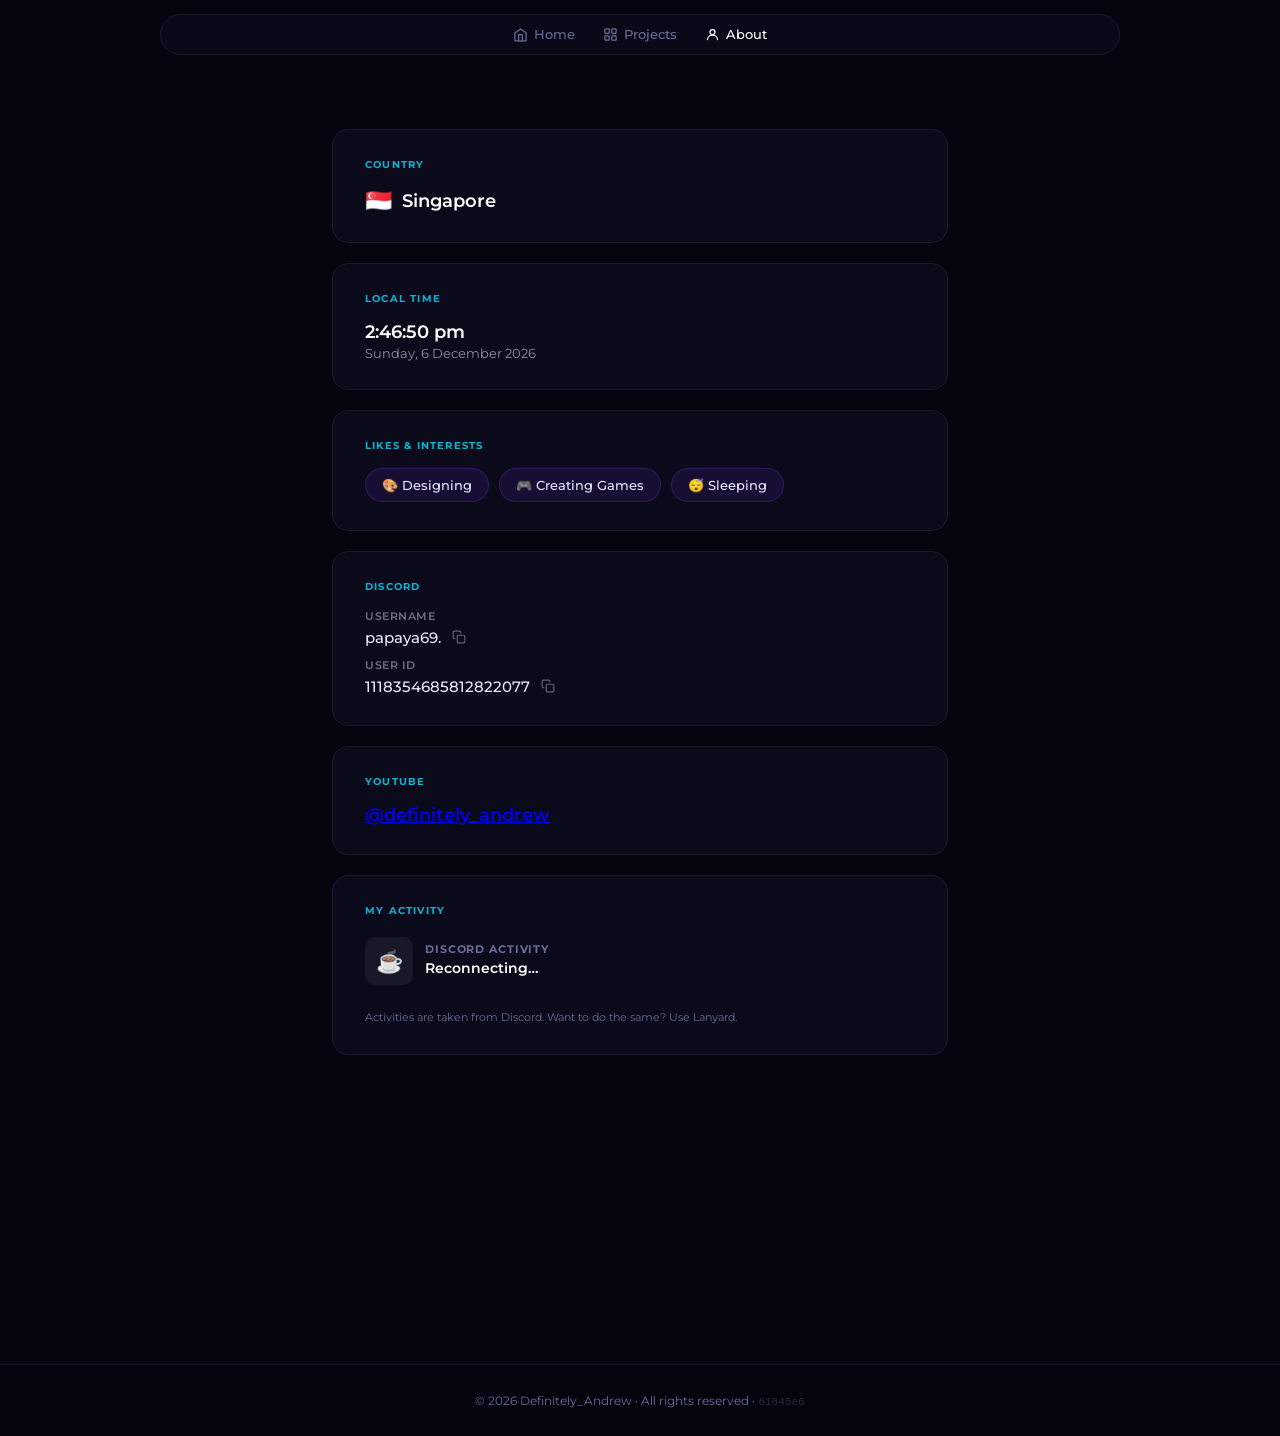
==== about.html @ 8b94ce5d "Add files via upload" ====
<!DOCTYPE html>
<html lang="en">
<head>
    <meta charset="UTF-8">
    <meta name="viewport" content="width=device-width, initial-scale=1.0">
    <title>About | Definitely_Andrew</title>
    <link rel="preconnect" href="https://fonts.googleapis.com">
    <link rel="preconnect" href="https://fonts.gstatic.com" crossorigin>
    <link href="https://fonts.googleapis.com/css2?family=Montserrat:wght@300;400;500;600;700;800&display=swap" rel="stylesheet">
    <link rel="stylesheet" href="css/style.css">
    <style>
        @media (max-width: 480px) {
            .about-card-value { font-size: 15px; }
            .lang-name, .lang-pct { font-size: 12px; }
        }
        .about-card-sub {
            font-size: 13px;
            opacity: 0.6;
            margin-top: 2px;
        }
        .activity-status {
            display: flex;
            align-items: center;
            gap: 12px;
            margin: 4px 0 14px;
        }
        .activity-list {
            display: flex;
            flex-direction: column;
        }
        .activity-item + .activity-item {
            border-top: 1px solid var(--border);
            margin-top: 16px;
            padding-top: 16px;
        }
        .activity-icon {
            width: 48px;
            height: 48px;
            flex: 0 0 48px;
            display: grid;
            place-items: center;
            overflow: hidden;
            border-radius: 10px;
            background: rgba(255,255,255,.06);
            color: var(--muted);
            font-size: 22px;
        }
        .activity-icon img {
            width: 100%;
            height: 100%;
            object-fit: cover;
        }
        .activity-app {
            font-size: 11px;
            font-weight: 700;
            letter-spacing: .08em;
            text-transform: uppercase;
            color: var(--muted);
            margin-bottom: 3px;
        }
        .activity-title {
            font-size: 14px;
            font-weight: 600;
            color: #fff;
        }
        .activity-context {
            font-size: 12px;
            color: var(--muted);
            margin-top: 3px;
        }
        .activity-detail {
            font-size: 12px;
            color: var(--muted);
            margin-top: 3px;
        }
        .activity-track-progress {
            display: flex;
            align-items: center;
            gap: 9px;
            margin: 10px 0;
            font-size: 10px;
            color: var(--muted);
            font-variant-numeric: tabular-nums;
        }
        .activity-progress-track {
            height: 4px;
            flex: 1;
            overflow: hidden;
            border-radius: 9999px;
            background: rgba(255,255,255,.12);
        }
        .activity-progress-fill {
            width: 0;
            height: 100%;
            border-radius: inherit;
            background: #1ed760;
        }
        .activity-actions {
            display: flex;
            flex-wrap: wrap;
            gap: 8px;
        }
        .activity-button {
            display: inline-flex;
            align-items: center;
            font: 600 12px Montserrat, sans-serif;
            color: var(--text);
            background: rgba(255,255,255,.05);
            border: 1px solid var(--border);
            border-radius: 9999px;
            padding: 8px 14px;
            cursor: pointer;
            text-decoration: none;
            transition: background .2s, border-color .2s;
        }
        .activity-button:hover:not(:disabled) {
            background: rgba(255,255,255,.1);
            border-color: var(--border-hover);
        }
        .activity-button:disabled {
            cursor: not-allowed;
            opacity: .5;
        }
        .activity-note {
            margin-top: 10px;
            font-size: 11px;
            line-height: 1.5;
            color: var(--muted);
        }
        .discord-row {
            display: flex;
            flex-direction: column;
            gap: 10px;
            margin-top: 4px;
        }
        .discord-field-label {
            font-size: 11px;
            font-weight: 600;
            opacity: 0.45;
            letter-spacing: 0.05em;
            text-transform: uppercase;
            display: block;
            margin-bottom: 3px;
        }
        .discord-field-value {
            display: flex;
            align-items: center;
            gap: 7px;
            font-size: 15px;
            font-weight: 500;
        }
        .copy-btn {
            background: none;
            border: none;
            cursor: pointer;
            padding: 4px;
            border-radius: 6px;
            color: inherit;
            opacity: 0.4;
            transition: opacity 0.2s, background 0.2s;
            display: flex;
            align-items: center;
            flex-shrink: 0;
        }
        .copy-btn svg {
            width: 14px;
            height: 14px;
        }
        .copy-btn:hover {
            opacity: 0.9;
            background: rgba(255,255,255,0.08);
        }
        .copy-btn.copied {
            opacity: 1;
            color: #48c774;
        }
    </style>
</head>
<body>

    <!-- NAVBAR -->
    <div class="navbar-wrap">
        <nav>
            <ul class="nav-links">
                <li>
                    <a href="index.html">
                        <svg class="nav-icon" viewBox="0 0 24 24" fill="none" stroke="currentColor" stroke-width="2" stroke-linecap="round" stroke-linejoin="round" aria-hidden="true">
                            <path d="M3 9.75L12 3l9 6.75V21a1 1 0 0 1-1 1H4a1 1 0 0 1-1-1V9.75z"/>
                            <path d="M9 22V12h6v10"/>
                        </svg>
                        Home
                    </a>
                </li>
                <li>
                    <a href="projects.html">
                        <svg class="nav-icon" viewBox="0 0 24 24" fill="none" stroke="currentColor" stroke-width="2" stroke-linecap="round" stroke-linejoin="round" aria-hidden="true">
                            <rect x="3" y="3" width="7" height="7" rx="1"/>
                            <rect x="14" y="3" width="7" height="7" rx="1"/>
                            <rect x="3" y="14" width="7" height="7" rx="1"/>
                            <rect x="14" y="14" width="7" height="7" rx="1"/>
                        </svg>
                        Projects
                    </a>
                </li>
                <li>
                    <a href="about.html" class="nav-active">
                        <svg class="nav-icon" viewBox="0 0 24 24" fill="none" stroke="currentColor" stroke-width="2" stroke-linecap="round" stroke-linejoin="round" aria-hidden="true">
                            <circle cx="12" cy="8" r="4"/>
                            <path d="M4 20c0-4 3.6-7 8-7s8 3 8 7"/>
                        </svg>
                        About
                    </a>
                </li>
            </ul>
        </nav>
    </div>

    <!-- ABOUT SECTION -->
    <section class="about-section">
        <div class="about-container">

            <!-- Country -->
            <div class="about-card">
                <div class="about-card-label">Country</div>
                <div class="about-card-value">
                    <span class="flag">🇸🇬</span> Singapore
                </div>
            </div>

            <!-- Local Time -->
            <div class="about-card">
                <div class="about-card-label">Local Time</div>
                <div class="about-card-value" id="sgClock">—</div>
                <div class="about-card-sub" id="sgDate">—</div>
            </div>

            <!-- Likes & Interests -->
            <div class="about-card">
                <div class="about-card-label">Likes &amp; Interests</div>
                <div class="interests-list">
                    <span class="interest-tag">🎨 Designing</span>
                    <span class="interest-tag">🎮 Creating Games</span>
                    <span class="interest-tag">😴 Sleeping</span>
                </div>
            </div>

            <!-- Discord -->
            <div class="about-card">
                <div class="about-card-label">Discord</div>
                <div class="discord-row">
                    <div class="discord-field">
                        <span class="discord-field-label">Username</span>
                        <div class="discord-field-value">
                            <span id="discordUsername">papaya69.</span>
                            <button class="copy-btn" aria-label="Copy username" onclick="copyText('discordUsername', this)">
                                <svg viewBox="0 0 24 24" fill="none" stroke="currentColor" stroke-width="2" stroke-linecap="round" stroke-linejoin="round" aria-hidden="true">
                                    <rect x="9" y="9" width="13" height="13" rx="2"/>
                                    <path d="M5 15H4a2 2 0 0 1-2-2V4a2 2 0 0 1 2-2h9a2 2 0 0 1 2 2v1"/>
                                </svg>
                            </button>
                        </div>
                    </div>
                    <div class="discord-field">
                        <span class="discord-field-label">User ID</span>
                        <div class="discord-field-value">
                            <span id="discordId">1118354685812822077</span>
                            <button class="copy-btn" aria-label="Copy user ID" onclick="copyText('discordId', this)">
                                <svg viewBox="0 0 24 24" fill="none" stroke="currentColor" stroke-width="2" stroke-linecap="round" stroke-linejoin="round" aria-hidden="true">
                                    <rect x="9" y="9" width="13" height="13" rx="2"/>
                                    <path d="M5 15H4a2 2 0 0 1-2-2V4a2 2 0 0 1 2-2h9a2 2 0 0 1 2 2v1"/>
                                </svg>
                            </button>
                        </div>
                    </div>
                </div>
            </div>

            <!-- YouTube -->
            <div class="about-card">
                <div class="about-card-label">YouTube</div>
                <div class="about-card-value">
                    <a href="https://www.youtube.com/@definitely_andrew" target="_blank" rel="noopener noreferrer">@definitely_andrew</a>
                </div>
            </div>

            <!-- My Activity -->
            <div class="about-card">
                <div class="about-card-label">My Activity</div>
                <div class="activity-list" id="activityList" aria-live="polite">
                    <div class="activity-status">
                        <div class="activity-icon" aria-hidden="true">…</div>
                        <div>
                            <div class="activity-app">Discord activity</div>
                            <div class="activity-title">Loading activity…</div>
                        </div>
                    </div>
                </div>
                <p class="activity-note">Activities are taken from Discord. Want to do the same? Use Lanyard.</p>
            </div>

            <!-- Language Proficiency -->
            <div class="about-card">
                <div class="about-card-label">Language Proficiency</div>
                <div class="lang-list">

                    <div class="lang-item">
                        <div class="lang-header">
                            <span class="lang-name">English</span>
                            <span class="lang-pct">100%</span>
                        </div>
                        <div class="lang-bar-bg">
                            <div class="lang-bar-fill" style="--pct: 100%"></div>
                        </div>
                    </div>

                    <div class="lang-item">
                        <div class="lang-header">
                            <span class="lang-name">Chinese</span>
                            <span class="lang-pct">94%</span>
                        </div>
                        <div class="lang-bar-bg">
                            <div class="lang-bar-fill" style="--pct: 94%"></div>
                        </div>
                    </div>

                    <div class="lang-item">
                        <div class="lang-header">
                            <span class="lang-name">Vietnamese</span>
                            <span class="lang-pct">62%</span>
                        </div>
                        <div class="lang-bar-bg">
                            <div class="lang-bar-fill" style="--pct: 62%"></div>
                        </div>
                    </div>

                </div>
            </div>

        </div>
    </section>

    <!-- FOOTER -->
    <footer>
        <p>© 2026 Definitely_Andrew · All rights reserved</p>
    </footer>

    <script src="js/version.js"></script>
    <script>
        // ── COPY TO CLIPBOARD ──
        function copyText(elementId, btn) {
            const text = document.getElementById(elementId).textContent;
            navigator.clipboard.writeText(text).then(() => {
                btn.classList.add('copied');
                btn.innerHTML = `<svg viewBox="0 0 24 24" fill="none" stroke="currentColor" stroke-width="2.5" stroke-linecap="round" stroke-linejoin="round" aria-hidden="true"><polyline points="20 6 9 17 4 12"/></svg>`;
                setTimeout(() => {
                    btn.classList.remove('copied');
                    btn.innerHTML = `<svg viewBox="0 0 24 24" fill="none" stroke="currentColor" stroke-width="2" stroke-linecap="round" stroke-linejoin="round" aria-hidden="true"><rect x="9" y="9" width="13" height="13" rx="2"/><path d="M5 15H4a2 2 0 0 1-2-2V4a2 2 0 0 1 2-2h9a2 2 0 0 1 2 2v1"/></svg>`;
                }, 1800);
            });
        }

        // ── DISCORD ACTIVITY ──
        const LANYARD_USER_ID = '1118354685812822077';
        const activityList = document.getElementById('activityList');
        let displayedActivities = [];
        let lanyardSocket;
        let lanyardHeartbeat;

        function setActivityMessage(app, title, detail, icon = '…') {
            const status = document.createElement('div');
            status.className = 'activity-status';
            const iconElement = document.createElement('div');
            iconElement.className = 'activity-icon';
            iconElement.setAttribute('aria-hidden', 'true');
            iconElement.textContent = icon;
            const content = document.createElement('div');
            const appElement = document.createElement('div');
            appElement.className = 'activity-app';
            appElement.textContent = app;
            const titleElement = document.createElement('div');
            titleElement.className = 'activity-title';
            titleElement.textContent = title;
            const detailElement = document.createElement('div');
            detailElement.className = 'activity-detail';
            detailElement.textContent = detail;
            content.append(appElement, titleElement, detailElement);
            status.append(iconElement, content);
            activityList.replaceChildren(status);
            displayedActivities = [];
        }

        function formatActivityDuration(milliseconds) {
            const totalSeconds = Math.max(0, Math.floor(milliseconds / 1000));
            const hours = Math.floor(totalSeconds / 3600);
            const minutes = Math.floor((totalSeconds % 3600) / 60);
            const seconds = totalSeconds % 60;
            return hours
                ? `${hours}h ${minutes.toString().padStart(2, '0')}m`
                : `${minutes}m ${seconds.toString().padStart(2, '0')}s`;
        }

        function appLabel(name) {
            const normalized = name.toLowerCase();
            if (normalized.includes('visual studio code') || normalized.includes('vs code')) return 'Visual Studio Code';
            if (normalized.includes('roblox studio')) return 'Roblox Studio';
            if (normalized.includes('roblox')) return 'Roblox';
            if (normalized.includes('spotify')) return 'Spotify';
            if (normalized.includes('youtube music') || normalized.includes('yt music')) return 'YouTube Music';
            if (normalized.includes('capcut')) return 'CapCut';
            if (normalized.includes('freeform')) return 'Freeform';
            if (/\b(word|powerpoint|excel|outlook|onenote|teams|onedrive)\b/.test(normalized)
                || normalized.includes('microsoft')) {
                return name;
            }
            return null;
        }

        function activityImageUrl(activity, spotify) {
            if (activity.name.toLowerCase().includes('spotify') && spotify?.album_art_url) {
                return spotify.album_art_url;
            }
            const image = activity.assets?.large_image || activity.assets?.small_image;
            if (!image) return null;
            if (/^https?:\/\//i.test(image)) return image;
            if (image.startsWith('mp:external/')) {
                return `https://media.discordapp.net/external/${image.slice('mp:external/'.length)}`;
            }
            return activity.application_id
                ? `https://cdn.discordapp.com/app-assets/${activity.application_id}/${image}.png`
                : null;
        }

        function activityFallbackIcon(app) {
            if (app === 'Visual Studio Code') return '</>';
            if (app === 'Spotify' || app === 'YouTube Music') return '♪';
            if (app === 'CapCut' || app === 'Freeform') return '✦';
            if (app.startsWith('Microsoft') || /\b(word|powerpoint|excel|outlook|onenote|teams|onedrive)\b/i.test(app)) return '▤';
            return '🎮';
        }

        function createActivityElement(activity, spotify) {
            const article = document.createElement('article');
            article.className = 'activity-item';

            const status = document.createElement('div');
            status.className = 'activity-status';
            const icon = document.createElement('div');
            icon.className = 'activity-icon';
            icon.setAttribute('aria-hidden', 'true');
            const fallbackIcon = activityFallbackIcon(activity.app);
            icon.textContent = fallbackIcon;
            const imageUrl = activityImageUrl(activity.source, spotify);
            if (imageUrl) {
                const image = document.createElement('img');
                image.src = imageUrl;
                image.alt = '';
                image.onerror = () => icon.replaceChildren(document.createTextNode(fallbackIcon));
                icon.replaceChildren(image);
            }

            const content = document.createElement('div');
            const appElement = document.createElement('div');
            appElement.className = 'activity-app';
            appElement.textContent = activity.app;
            const titleElement = document.createElement('div');
            titleElement.className = 'activity-title';
            titleElement.textContent = activity.title;
            if (activity.context) {
                const contextElement = document.createElement('div');
                contextElement.className = 'activity-context';
                contextElement.textContent = activity.context;
                content.append(appElement, titleElement, contextElement);
            } else {
                content.append(appElement, titleElement);
            }
            const detailElement = document.createElement('div');
            detailElement.className = 'activity-detail';
            activity.detailElement = detailElement;
            content.append(detailElement);
            status.append(icon, content);
            article.append(status);

            if (activity.isSpotify && activity.start && activity.end) {
                const progress = document.createElement('div');
                progress.className = 'activity-track-progress';
                progress.setAttribute('role', 'progressbar');
                progress.setAttribute('aria-label', 'Song progress');
                progress.setAttribute('aria-valuemin', '0');
                progress.setAttribute('aria-valuemax', '100');
                const elapsed = document.createElement('span');
                const track = document.createElement('div');
                track.className = 'activity-progress-track';
                const progressFill = document.createElement('div');
                progressFill.className = 'activity-progress-fill';
                track.append(progressFill);
                const remaining = document.createElement('span');
                progress.append(elapsed, track, remaining);
                article.append(progress);
                activity.progressElements = { progress, progressFill, elapsed, remaining };
            }

            if (activity.isSpotify && spotify?.track_id) {
                const actions = document.createElement('div');
                actions.className = 'activity-actions';
                const link = document.createElement('a');
                link.className = 'activity-button';
                link.href = `https://open.spotify.com/track/${encodeURIComponent(spotify.track_id)}`;
                link.target = '_blank';
                link.rel = 'noopener noreferrer';
                link.textContent = 'Play on Spotify';
                actions.append(link);
                article.append(actions);
            }

            return article;
        }

        function updateActivityDurations() {
            const now = Date.now();
            for (const activity of displayedActivities) {
                if (activity.progressElements) {
                    const { progress, progressFill, elapsed, remaining } = activity.progressElements;
                    const duration = activity.end - activity.start;
                    const current = Math.min(Math.max(now, activity.start), activity.end);
                    const percent = duration > 0 ? ((current - activity.start) / duration) * 100 : 0;
                    progressFill.style.width = `${percent}%`;
                    progress.setAttribute('aria-valuenow', String(Math.round(percent)));
                    elapsed.textContent = formatActivityDuration(current - activity.start);
                    remaining.textContent = `-${formatActivityDuration(activity.end - current)}`;
                } else if (activity.start) {
                    activity.detailElement.textContent = `Active for ${formatActivityDuration(now - activity.start)}`;
                } else {
                    activity.detailElement.textContent = 'Active now';
                }
            }
        }

        function showActivity(activities, spotify) {
            const visibleActivities = [...activities];
            if (spotify && !visibleActivities.some(item => item.name.toLowerCase().includes('spotify'))) {
                visibleActivities.unshift({
                    name: 'Spotify',
                    details: spotify.song,
                    state: spotify.artist,
                    timestamps: spotify.timestamps
                });
            }
            const supportedActivities = visibleActivities
                .map(activity => ({ activity, app: appLabel(activity.name) }))
                .filter(entry => entry.app);
            if (supportedActivities.length === 0) {
                setActivityMessage('', 'just chilling', '', '☕');
                return;
            }

            displayedActivities = [];
            const rendered = supportedActivities.map(({ activity, app }) => {
                const isSpotify = app === 'Spotify';
                const start = isSpotify
                    ? (spotify?.timestamps?.start || activity.timestamps?.start || null)
                    : (activity.timestamps?.start || null);
                const end = isSpotify
                    ? (spotify?.timestamps?.end || null)
                    : (activity.timestamps?.end || null);
                const title = isSpotify && spotify
                    ? `${spotify.song} — ${spotify.artist}`
                    : (activity.details || activity.state || `On ${app}`);
                const context = app === 'Visual Studio Code' && activity.details && activity.state
                    ? activity.state
                    : null;
                const entry = {
                    app,
                    title,
                    context,
                    start,
                    end,
                    isSpotify,
                    detailElement: null,
                    progressElements: null,
                    source: activity
                };
                const element = createActivityElement(entry, spotify);
                displayedActivities.push(entry);
                return element;
            });
            activityList.replaceChildren(...rendered);
            updateActivityDurations();
        }

        function handleLanyardPresence(presence) {
            if (!presence || !Array.isArray(presence.activities)) {
                setActivityMessage('Discord activity', 'No activity data available.', '', '☕');
                return;
            }
            showActivity(presence.activities, presence.spotify);
        }

        function connectLanyard() {
            lanyardSocket = new WebSocket('wss://api.lanyard.rest/socket');

            lanyardSocket.addEventListener('open', () => {
                setActivityMessage('Discord activity', 'Connecting…');
            });

            lanyardSocket.addEventListener('message', event => {
                let message;
                try {
                    message = JSON.parse(event.data);
                } catch {
                    setActivityMessage('Discord activity', 'Received an invalid update.', '', '☕');
                    return;
                }

                if (message.op === 1) {
                    lanyardSocket.send(JSON.stringify({
                        op: 2,
                        d: { subscribe_to_id: LANYARD_USER_ID }
                    }));
                    clearInterval(lanyardHeartbeat);
                    lanyardHeartbeat = setInterval(() => {
                        if (lanyardSocket.readyState === WebSocket.OPEN) {
                            lanyardSocket.send(JSON.stringify({ op: 3 }));
                        }
                    }, message.d.heartbeat_interval);
                    return;
                }

                if (message.op !== 0) return;
                if (message.t === 'INIT_STATE') {
                    const presence = message.d?.[LANYARD_USER_ID] || message.d;
                    handleLanyardPresence(presence);
                } else if (message.t === 'PRESENCE_UPDATE') {
                    handleLanyardPresence(message.d);
                }
            });

            lanyardSocket.addEventListener('error', () => {
                setActivityMessage('Discord activity', 'Activity connection unavailable.', '', '☕');
            });

            lanyardSocket.addEventListener('close', () => {
                clearInterval(lanyardHeartbeat);
                setActivityMessage('Discord activity', 'Reconnecting…', '', '☕');
                setTimeout(connectLanyard, 5000);
            });
        }

        connectLanyard();
        setInterval(updateActivityDurations, 1000);

        // ── LOCAL CLOCK ──
        function updateSGClock() {
            const now = new Date();

            document.getElementById('sgClock').textContent = now.toLocaleTimeString('en-SG', {
                timeZone: 'Asia/Singapore', hour: 'numeric', minute: '2-digit', second: '2-digit', hour12: true
            });
            document.getElementById('sgDate').textContent = now.toLocaleDateString('en-SG', {
                timeZone: 'Asia/Singapore', weekday: 'long', year: 'numeric', month: 'long', day: 'numeric'
            });
        }

        // ── INIT ──
        updateSGClock();
        setInterval(updateSGClock, 1000);

        window.addEventListener('load', () => {
            const cards = document.querySelectorAll('.about-card');
            requestAnimationFrame(() => {
                requestAnimationFrame(() => {
                    cards.forEach((card, i) => {
                        setTimeout(() => {
                            card.classList.add('visible');
                            card.querySelectorAll('.lang-bar-fill').forEach(bar => {
                                bar.style.width = bar.style.getPropertyValue('--pct') || '0%';
                            });
                        }, i * 200);
                    });
                });
            });
        });
    </script>
</body>
</html>
---- css/style.css ----
*,::after,::before{box-sizing:border-box;margin:0;padding:0}:root{--bg:#04040f;--surface:#0a0a1a;--border:#1a1a35;--border-hover:#2a2a50;--text:#e8e8ff;--muted:#6b6b9a;--accent1:#7c3aed;--accent2:#2563eb;--accent3:#06b6d4}html{scroll-behavior:smooth}body{font-family:Montserrat,sans-serif;background-color:var(--bg);color:var(--text);min-height:100vh;overflow-x:hidden}.navbar-wrap{position:sticky;top:0;z-index:200;padding:14px 24px}nav{max-width:960px;margin:0 auto;background:rgba(10,10,26,.8);backdrop-filter:blur(18px);-webkit-backdrop-filter:blur(18px);border:1px solid var(--border);border-radius:9999px;padding:12px 24px;display:flex;align-items:center;justify-content:center}.nav-logo{font-size:14px;font-weight:700;letter-spacing:.02em;color:#fff;text-decoration:none}.nav-links{display:flex;gap:28px;list-style:none}.nav-links a{font-size:13px;font-weight:500;color:var(--muted);text-decoration:none;transition:color .2s}.nav-links a:hover{color:#fff}.nav-cta{font-size:13px;font-weight:600;padding:8px 18px;border-radius:9999px;background:linear-gradient(135deg,var(--accent1),var(--accent2));color:#fff;text-decoration:none;transition:opacity .2s,transform .2s;white-space:nowrap}.nav-cta:hover{opacity:.85;transform:scale(1.03)}.hero{position:relative;min-height:88vh;display:flex;align-items:center;justify-content:center;text-align:center;overflow:hidden;padding:80px 24px 120px}.orb{position:absolute;border-radius:50%;filter:blur(90px);opacity:.55;animation:drift 12s ease-in-out infinite alternate;pointer-events:none}.orb-1{width:600px;height:600px;background:radial-gradient(circle,#7c3aed 0,transparent 70%);top:-160px;left:-120px;animation-duration:14s}.orb-2{width:500px;height:500px;background:radial-gradient(circle,#2563eb 0,transparent 70%);top:-80px;right:-100px;animation-duration:10s;animation-delay:-4s}.orb-3{width:420px;height:420px;background:radial-gradient(circle,#06b6d4 0,transparent 70%);bottom:0;left:50%;animation-name:drift3;animation-duration:16s;animation-delay:-8s;opacity:.35}.orb-4{width:300px;height:300px;background:radial-gradient(circle,#a855f7 0,transparent 70%);top:40%;right:5%;animation-duration:18s;animation-delay:-2s;opacity:.3}@keyframes drift{0%{transform:translate(0,0) scale(1)}33%{transform:translate(30px,-25px) scale(1.05)}66%{transform:translate(-20px,20px) scale(.97)}100%{transform:translate(15px,-10px) scale(1.03)}}@keyframes drift3{0%{transform:translateX(-50%) scale(1)}50%{transform:translateX(calc(-50% + 40px)) scale(1.08)}100%{transform:translateX(calc(-50% - 30px)) scale(.95)}}.hero::after{content:'';position:absolute;inset:0;background-image:url("data:image/svg+xml,%3Csvg viewBox='0 0 256 256' xmlns='http://www.w3.org/2000/svg'%3E%3Cfilter id='n'%3E%3CfeTurbulence type='fractalNoise' baseFrequency='0.9' numOctaves='4' stitchTiles='stitch'/%3E%3C/filter%3E%3Crect width='100%25' height='100%25' filter='url(%23n)'/%3E%3C/svg%3E");opacity:.03;pointer-events:none}.hero-content{position:relative;z-index:10;max-width:740px}.hero-badge{display:inline-flex;align-items:center;gap:7px;font-size:11px;font-weight:600;letter-spacing:.1em;text-transform:uppercase;color:var(--accent3);background:rgba(6,182,212,.1);border:1px solid rgba(6,182,212,.25);border-radius:9999px;padding:5px 14px;margin-bottom:28px}.hero-badge span{width:6px;height:6px;border-radius:50%;background:var(--accent3);animation:pulse 2s infinite}@keyframes pulse{0%,100%{opacity:1;transform:scale(1)}50%{opacity:.4;transform:scale(.7)}}.hero h1{font-size:clamp(2.4rem, 6vw, 4.2rem);font-weight:800;line-height:1.1;letter-spacing:-.03em;color:#fff;margin-bottom:20px}.gradient-text{background:linear-gradient(135deg,#a78bfa 0,#60a5fa 50%,#22d3ee 100%);-webkit-background-clip:text;-webkit-text-fill-color:transparent;background-clip:text}.hero p{font-size:17px;color:var(--muted);line-height:1.7;max-width:500px;margin:0 auto 36px}.hero-buttons{display:flex;flex-wrap:wrap;gap:12px;justify-content:center}.btn-primary{display:inline-flex;align-items:center;gap:8px;padding:13px 26px;border-radius:9999px;font-size:14px;font-weight:600;background:linear-gradient(135deg,var(--accent1),var(--accent2));color:#fff;text-decoration:none;box-shadow:0 0 28px rgba(124,58,237,.4);transition:box-shadow .3s,transform .2s}.btn-primary:hover{box-shadow:0 0 48px rgba(124,58,237,.65);transform:translateY(-2px)}.btn-secondary{display:inline-flex;align-items:center;padding:13px 26px;border-radius:9999px;font-size:14px;font-weight:600;background:0 0;color:var(--text);text-decoration:none;border:1px solid var(--border);transition:border-color .2s,background .2s,transform .2s}.btn-secondary:hover{border-color:var(--border-hover);background:rgba(255,255,255,.04);transform:translateY(-2px)}.page-header{background:var(--surface);border-top:1px solid var(--border);border-bottom:1px solid var(--border);padding:32px 0}.page-header-inner{max-width:1200px;margin:0 auto;padding:0 32px}.page-title-row{display:flex;align-items:center;justify-content:space-between;gap:20px;flex-wrap:wrap}.page-title{font-size:clamp(1.5rem, 3vw, 2rem);font-weight:800;letter-spacing:-.025em;color:#fff}.search-wrapper{position:relative;flex:0 1 280px}.search-icon{position:absolute;left:12px;top:50%;transform:translateY(-50%);width:15px;height:15px;color:var(--muted);pointer-events:none}.search-input{width:100%;padding:10px 14px 10px 36px;background:var(--bg);border:1px solid var(--border);border-radius:9999px;font-size:13px;font-family:Montserrat,sans-serif;color:var(--text);outline:0;transition:border-color .2s,box-shadow .2s}.search-input::placeholder{color:var(--muted)}.search-input:focus{border-color:var(--accent1);box-shadow:0 0 0 3px rgba(124,58,237,.15)}.filter-bar-wrap{position:sticky;top:64px;z-index:100;background:rgba(4,4,15,.9);backdrop-filter:blur(16px);-webkit-backdrop-filter:blur(16px);border-bottom:1px solid var(--border)}.filter-bar-inner{max-width:1200px;margin:0 auto;padding:0 32px;display:flex;align-items:center;justify-content:space-between;gap:16px;height:56px}.filter-tabs{display:flex;gap:4px;overflow-x:auto;scrollbar-width:none;-ms-overflow-style:none}.filter-tabs::-webkit-scrollbar{display:none}.filter-btn{padding:6px 16px;border-radius:9999px;font-size:12.5px;font-weight:600;font-family:Montserrat,sans-serif;color:var(--muted);background:0 0;border:1px solid transparent;cursor:pointer;white-space:nowrap;transition:color .2s,background .2s,border-color .2s}.filter-btn:hover{color:var(--text);background:rgba(255,255,255,.05)}.filter-btn.active{color:#fff;background:linear-gradient(135deg,var(--accent1),var(--accent2));border-color:transparent}.sort-wrapper{display:flex;align-items:center;gap:8px;flex-shrink:0}.sort-wrapper label{font-size:12px;color:var(--muted);white-space:nowrap}#sort-options{font-size:12.5px;font-family:Montserrat,sans-serif;color:var(--text);background:var(--surface);border:1px solid var(--border);border-radius:8px;padding:6px 10px;cursor:pointer;outline:0;transition:border-color .2s}#sort-options:focus{border-color:var(--accent1)}.divider{height:1px;background:linear-gradient(to right,transparent,var(--border),transparent)}.works-section{padding:48px 0 80px}.works-container{max-width:1200px;margin:0 auto;padding:0 32px}.works-grid{display:grid;grid-template-columns:repeat(auto-fill,minmax(270px,1fr));gap:28px}.card{position:relative;border-radius:20px;overflow:hidden;aspect-ratio:16/9;background:var(--surface);border:1px solid var(--border);cursor:pointer;transition:transform .3s ease,box-shadow .3s ease}.card:hover{transform:translateY(-4px);box-shadow:0 20px 50px rgba(0,0,0,.5)}.card img{width:100%;height:100%;object-fit:cover;display:block;transition:transform .4s ease}.card:hover img{transform:scale(1.04)}.card-content{position:absolute;bottom:0;left:0;right:0;padding:20px;background:rgba(4,4,15,.82);backdrop-filter:blur(12px);-webkit-backdrop-filter:blur(12px);border-top:1px solid rgba(255,255,255,.07);display:flex;align-items:flex-end;justify-content:space-between;gap:12px;opacity:0;transform:translateY(8px);transition:opacity .3s ease,transform .3s ease}.card:hover .card-content{opacity:1;transform:translateY(0)}.card-content h3{font-size:14px;font-weight:600;color:#fff;line-height:1.4;flex:1}.card-btn{display:inline-flex;align-items:center;justify-content:center;width:36px;height:36px;border-radius:50%;background:linear-gradient(135deg,var(--accent1),var(--accent2));color:#fff;text-decoration:none;font-size:16px;flex-shrink:0;transition:transform .2s,box-shadow .2s;box-shadow:0 0 16px rgba(124,58,237,.4)}.card-btn:hover{transform:scale(1.1);box-shadow:0 0 24px rgba(124,58,237,.7)}.card.hidden{display:none}.empty-state{text-align:center;padding:80px 24px;color:var(--muted);font-size:15px}footer{border-top:1px solid var(--border);padding:28px 24px;text-align:center;font-size:12px;color:var(--muted)}@media (max-width:768px){
    /* ── NAV ── */
    .navbar-wrap { padding: 10px 16px; }
    .nav-links { gap: 16px; }
    .nav-links a { font-size: 12px; gap: 5px; }

    /* ── HERO ── */
    .hero { padding: 60px 20px 80px; min-height: 70vh; }
    .hero p { font-size: 15px; }
    .hero-buttons { gap: 10px; }
    .btn-primary, .btn-secondary { padding: 11px 20px; font-size: 13px; }
    .orb-1{width:280px;height:280px}
    .orb-2{width:240px;height:240px}
    .orb-3{width:200px;height:200px}
    .orb-4{display:none}

    /* ── PAGE HEADER ── */
    .page-header { padding: 24px 0; }
    .page-header-inner { padding: 0 20px; }
    .page-title-row { flex-direction: column; align-items: flex-start; gap: 12px; }
    .search-wrapper { flex: 1 1 100%; width: 100%; }

    /* ── FILTER BAR ── */
    .filter-bar-inner { flex-wrap: wrap; height: auto; padding: 10px 16px; gap: 8px; }
    .filter-tabs { width: 100%; }
    .sort-wrapper { width: 100%; justify-content: flex-end; }

    /* ── CARDS ── */
    .works-section { padding: 32px 0 60px; }
    .works-container { padding: 0 16px; }
    .works-grid { gap: 16px; grid-template-columns: repeat(auto-fill, minmax(240px, 1fr)); }
    .card-content { opacity: 1; transform: translateY(0); } /* always visible on touch */

    /* ── ABOUT ── */
    .about-section { padding: 40px 0 60px; }
    .about-container { padding: 0 20px; }
    .about-card { padding: 22px 20px; }
    .about-card-value { font-size: 16px; }
    .interest-tag { font-size: 12px; padding: 7px 13px; }
}

@media (max-width:480px){
    /* ── NAV ── */
    .nav-links { gap: 10px; }
    .nav-links a { font-size: 11px; }
    .nav-icon { width: 13px; height: 13px; }

    /* ── CARDS ── */
    .works-grid { grid-template-columns: 1fr 1fr; gap: 12px; }

    /* ── ABOUT ── */
    .about-card { padding: 18px 16px; }
    .interests-list { gap: 8px; }
}.card-placeholder{width:100%;height:100%;background:linear-gradient(135deg,#0a0a1a 0%,#1a1a35 50%,#0a0a1a 100%);position:absolute;inset:0;}.roundoff-cover{position:absolute;inset:0;display:flex;align-items:center;justify-content:center;overflow:hidden;background:#080a1c}.roundoff-cover img{width:78%;height:78%;object-fit:contain;filter:drop-shadow(0 18px 24px rgba(0,0,0,.35))}
.nav-active{color:#fff!important;}
nav{justify-content:center!important;}
.nav-links{justify-content:center;}
/* Force all nav items and links to same height and baseline */
.nav-links li{display:flex;align-items:center;}
.nav-links a{display:inline-flex;align-items:center;gap:6px;line-height:1;}
.nav-active .nav-icon{stroke:#fff}
.nav-icon{width:15px;height:15px;flex-shrink:0;stroke:currentColor;display:block;}
.card-btn{width:auto!important;padding:0 18px!important;border-radius:9999px!important;min-width:56px;height:32px!important;line-height:32px!important;font-size:14px!important;display:inline-flex!important;align-items:center!important;justify-content:center!important;}

/* ── SCROLL-TRIGGERED JUMP-IN ── */
.card,
.about-card{
    opacity:0;
    transform:translateY(40px);
    transition:opacity 0.5s cubic-bezier(.22,.68,0,1.1), transform 0.5s cubic-bezier(.22,.68,0,1.1);
}
/* keep hover transform working after visible */
.card.visible{
    opacity:1;
    transform:translateY(0);
}
.about-card.visible{
    opacity:1;
    transform:translateY(0);
}
.card.visible:hover{
    transform:translateY(-4px);
}
/* stagger handled by JS */
.card:nth-child(1),.about-card:nth-child(1){transition-delay:0s}
.card:nth-child(2),.about-card:nth-child(2){transition-delay:0s}
.card:nth-child(3),.about-card:nth-child(3){transition-delay:0s}
.card:nth-child(4),.about-card:nth-child(4){transition-delay:0s}
.card:nth-child(5),.about-card:nth-child(5){transition-delay:0s}
.card:nth-child(6),.about-card:nth-child(6){transition-delay:0s}

/* ── ABOUT SECTION ── */
.about-section{padding:60px 0 80px}
.about-container{max-width:680px;margin:0 auto;padding:0 32px;display:flex;flex-direction:column;gap:20px}
.about-card{background:var(--surface);border:1px solid var(--border);border-radius:16px;padding:28px 32px}
.about-card-label{font-size:10px;font-weight:700;letter-spacing:.12em;text-transform:uppercase;color:var(--accent3);margin-bottom:16px}
.about-card-value{font-size:18px;font-weight:600;color:#fff;display:flex;align-items:center;gap:10px}
.flag{font-size:22px}
.interests-list{display:flex;flex-wrap:wrap;gap:10px}
.interest-tag{display:inline-flex;align-items:center;gap:6px;padding:8px 16px;border-radius:9999px;background:rgba(124,58,237,.12);border:1px solid rgba(124,58,237,.25);color:var(--text);font-size:13px;font-weight:500}
.lang-list{display:flex;flex-direction:column;gap:16px}
.lang-item{}
.lang-header{display:flex;justify-content:space-between;align-items:center;margin-bottom:8px}
.lang-name{font-size:13px;font-weight:600;color:var(--text)}
.lang-pct{font-size:12px;font-weight:600;color:var(--accent3)}
.lang-bar-bg{width:100%;height:6px;background:var(--border);border-radius:9999px;overflow:hidden}
.lang-bar-fill{height:100%;width:0;border-radius:9999px;background:linear-gradient(90deg,var(--accent1),var(--accent3));transition:width 1.2s cubic-bezier(.4,0,.2,1)}
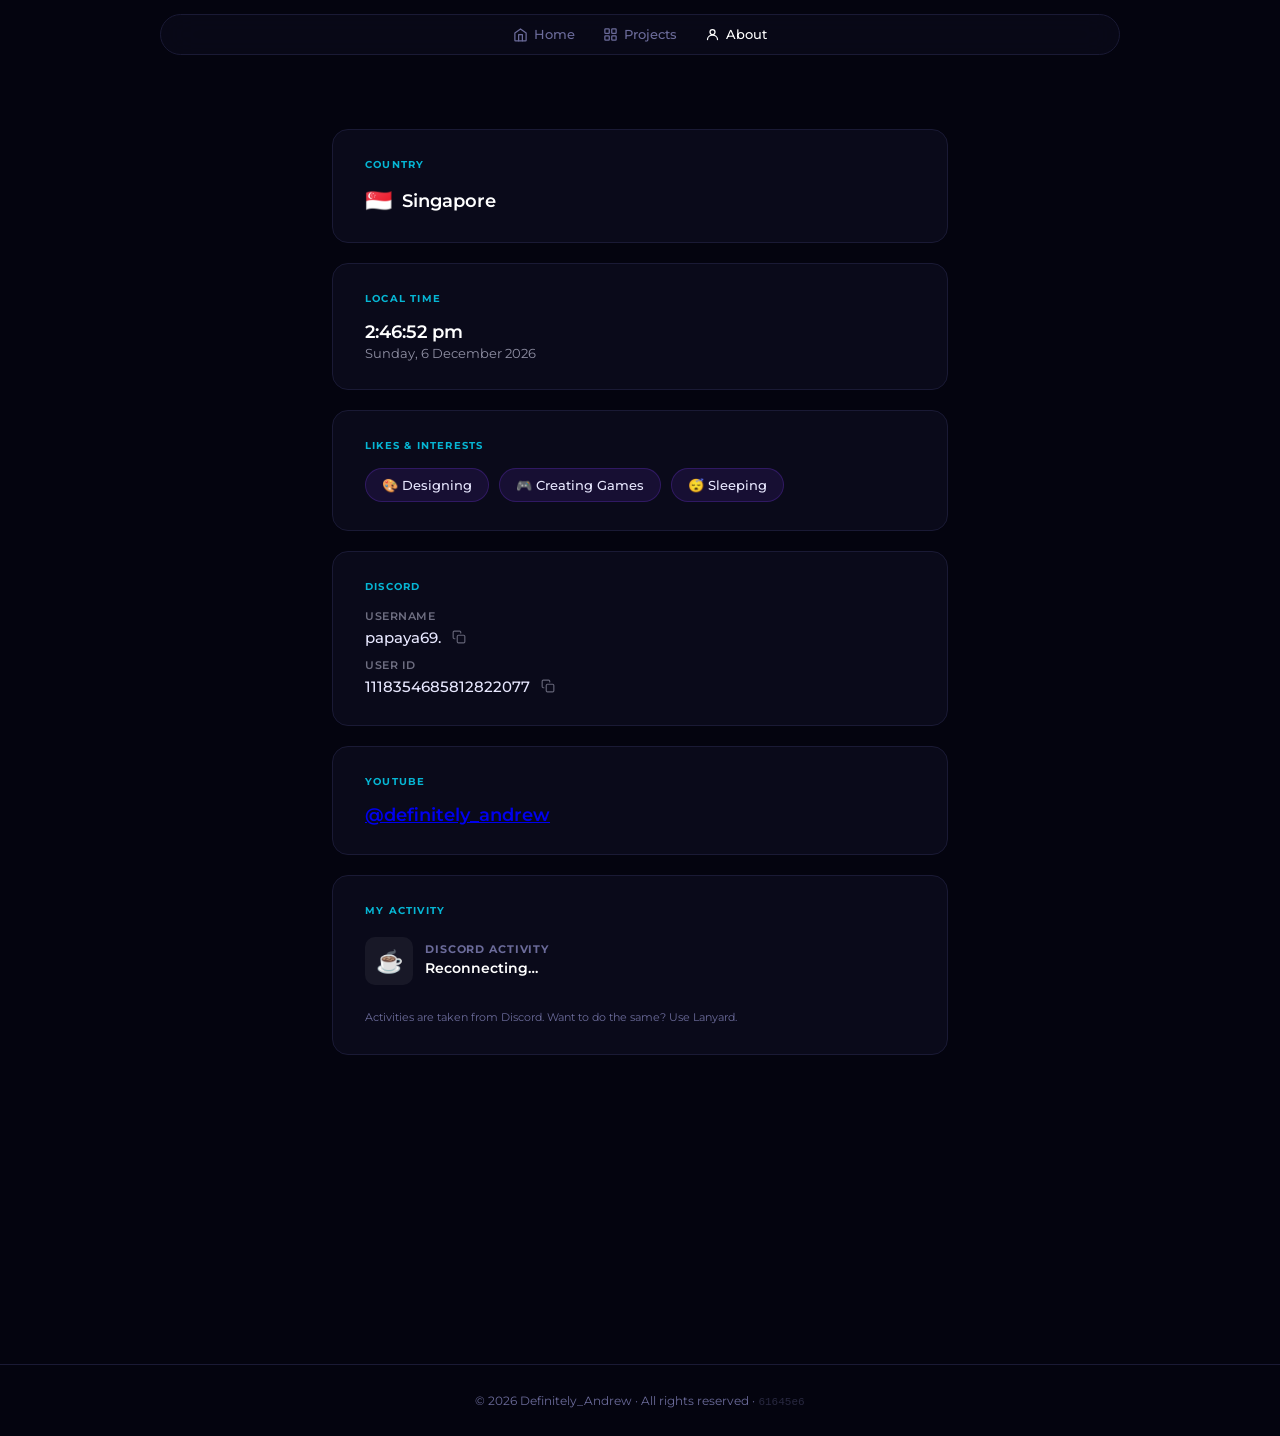
==== commit b08c268c: "Update about.html" ====
--- a/about.html
+++ b/about.html
@@ -326,10 +326,10 @@
                     <div class="lang-item">
                         <div class="lang-header">
                             <span class="lang-name">Vietnamese</span>
-                            <span class="lang-pct">62%</span>
+                            <span class="lang-pct">48%</span>
                         </div>
                         <div class="lang-bar-bg">
-                            <div class="lang-bar-fill" style="--pct: 62%"></div>
+                            <div class="lang-bar-fill" style="--pct: 48%"></div>
                         </div>
                     </div>
 
@@ -408,6 +408,7 @@
             if (normalized.includes('youtube music') || normalized.includes('yt music')) return 'YouTube Music';
             if (normalized.includes('capcut')) return 'CapCut';
             if (normalized.includes('freeform')) return 'Freeform';
+            if (normalized.includes('freebuff')) return 'Freebuff';
             if (/\b(word|powerpoint|excel|outlook|onenote|teams|onedrive)\b/.test(normalized)
                 || normalized.includes('microsoft')) {
                 return name;
@@ -589,7 +590,7 @@
 
         function handleLanyardPresence(presence) {
             if (!presence || !Array.isArray(presence.activities)) {
-                setActivityMessage('Discord activity', 'No activity data available.', '', '☕');
+                setActivityMessage('Discord activity', 'No data available. Sorry!', '', '☕');
                 return;
             }
             showActivity(presence.activities, presence.spotify);
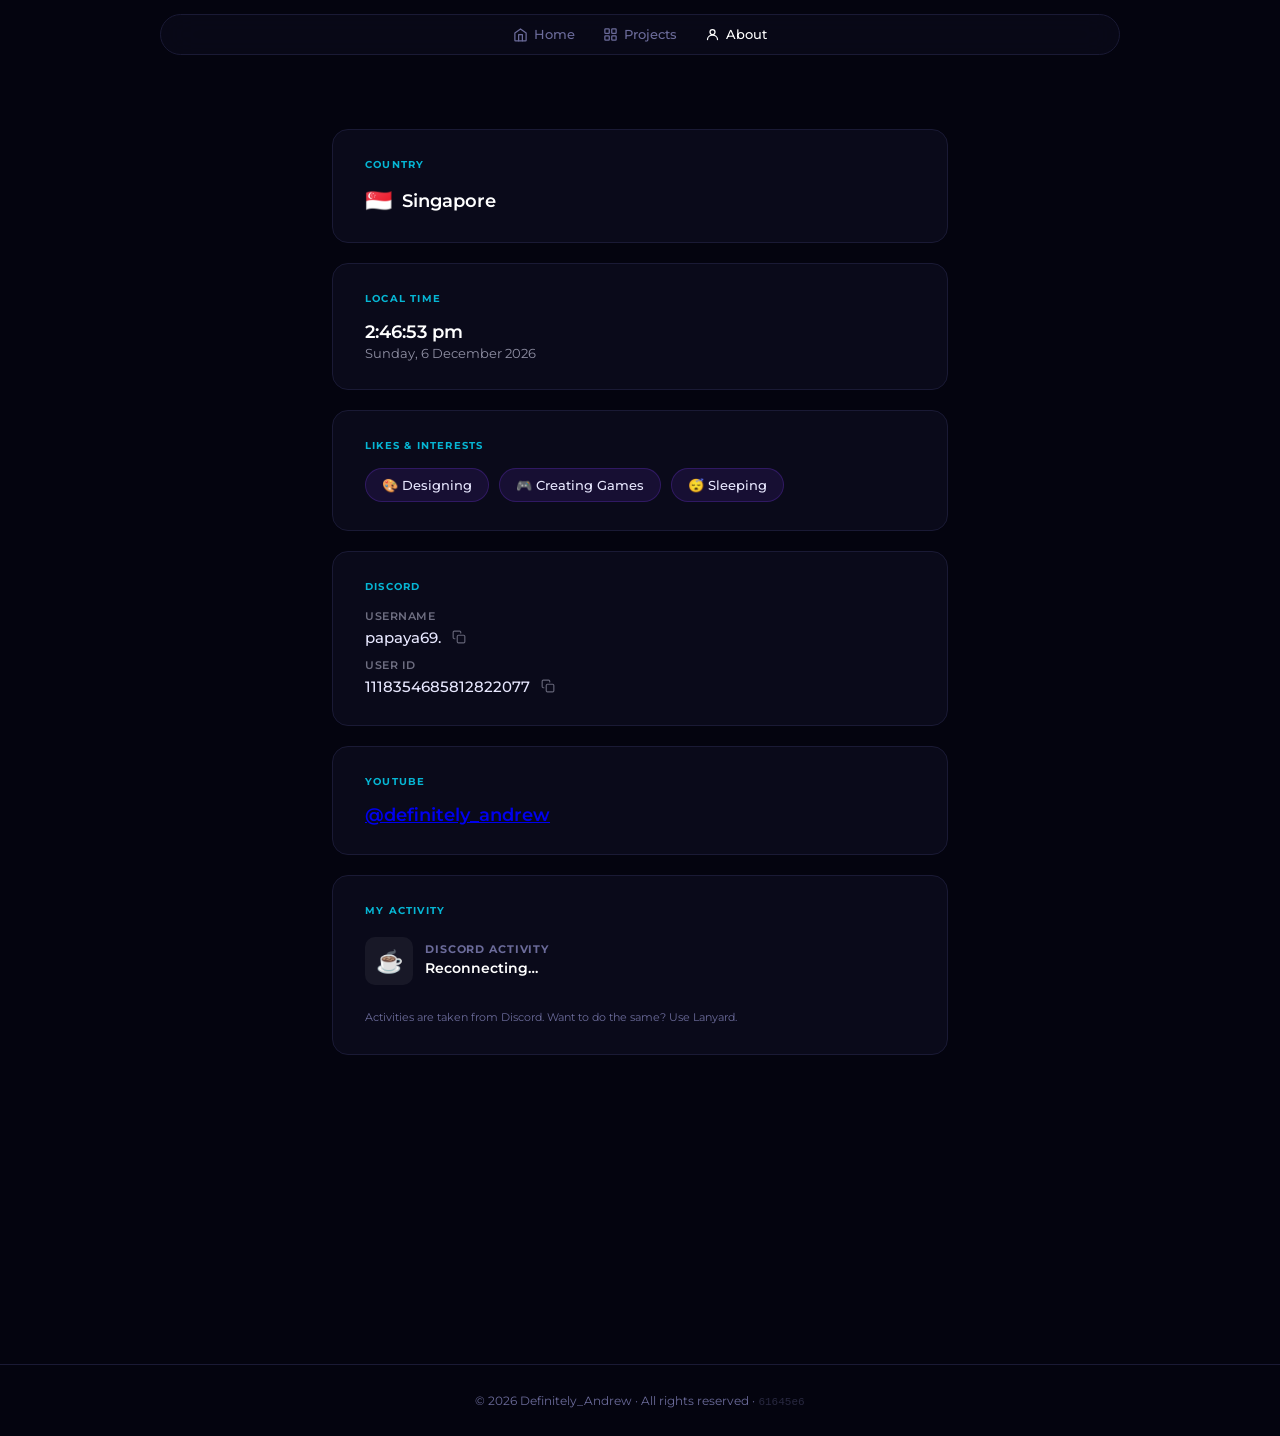
==== commit c6c95e42: "Update about.html" ====
--- a/about.html
+++ b/about.html
@@ -542,7 +542,6 @@
                 visibleActivities.unshift({
                     name: 'Spotify',
                     details: spotify.song,
-                    state: spotify.artist,
                     timestamps: spotify.timestamps
                 });
             }
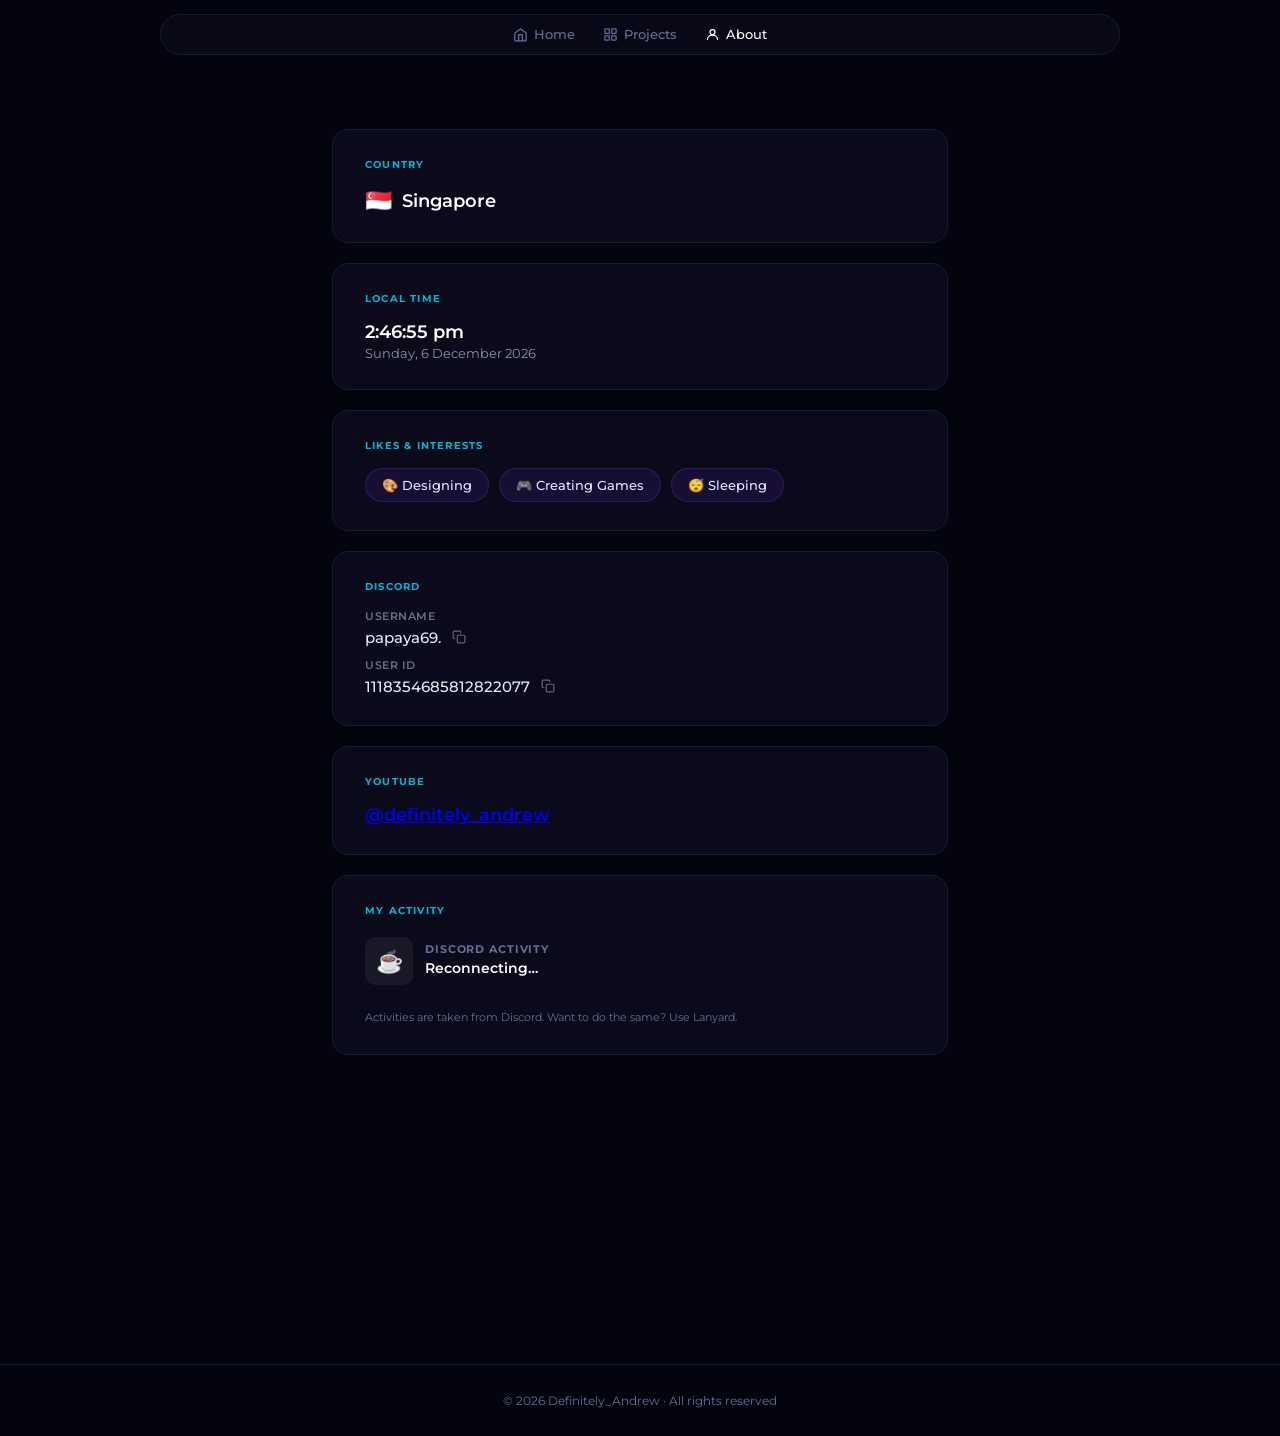
==== commit 91ed4515: "Update about.html" ====
--- a/about.html
+++ b/about.html
@@ -409,7 +409,8 @@
             if (normalized.includes('capcut')) return 'CapCut';
             if (normalized.includes('freeform')) return 'Freeform';
             if (normalized.includes('freebuff')) return 'Freebuff';
-            if (/\b(word|powerpoint|excel|outlook|onenote|teams|onedrive)\b/.test(normalized)
+            if (normalized.includes('pycharm')) return 'PyCharm CE';
+            if (/\b(word|powerpoint|excel|teams)\b/.test(normalized)
                 || normalized.includes('microsoft')) {
                 return name;
             }
